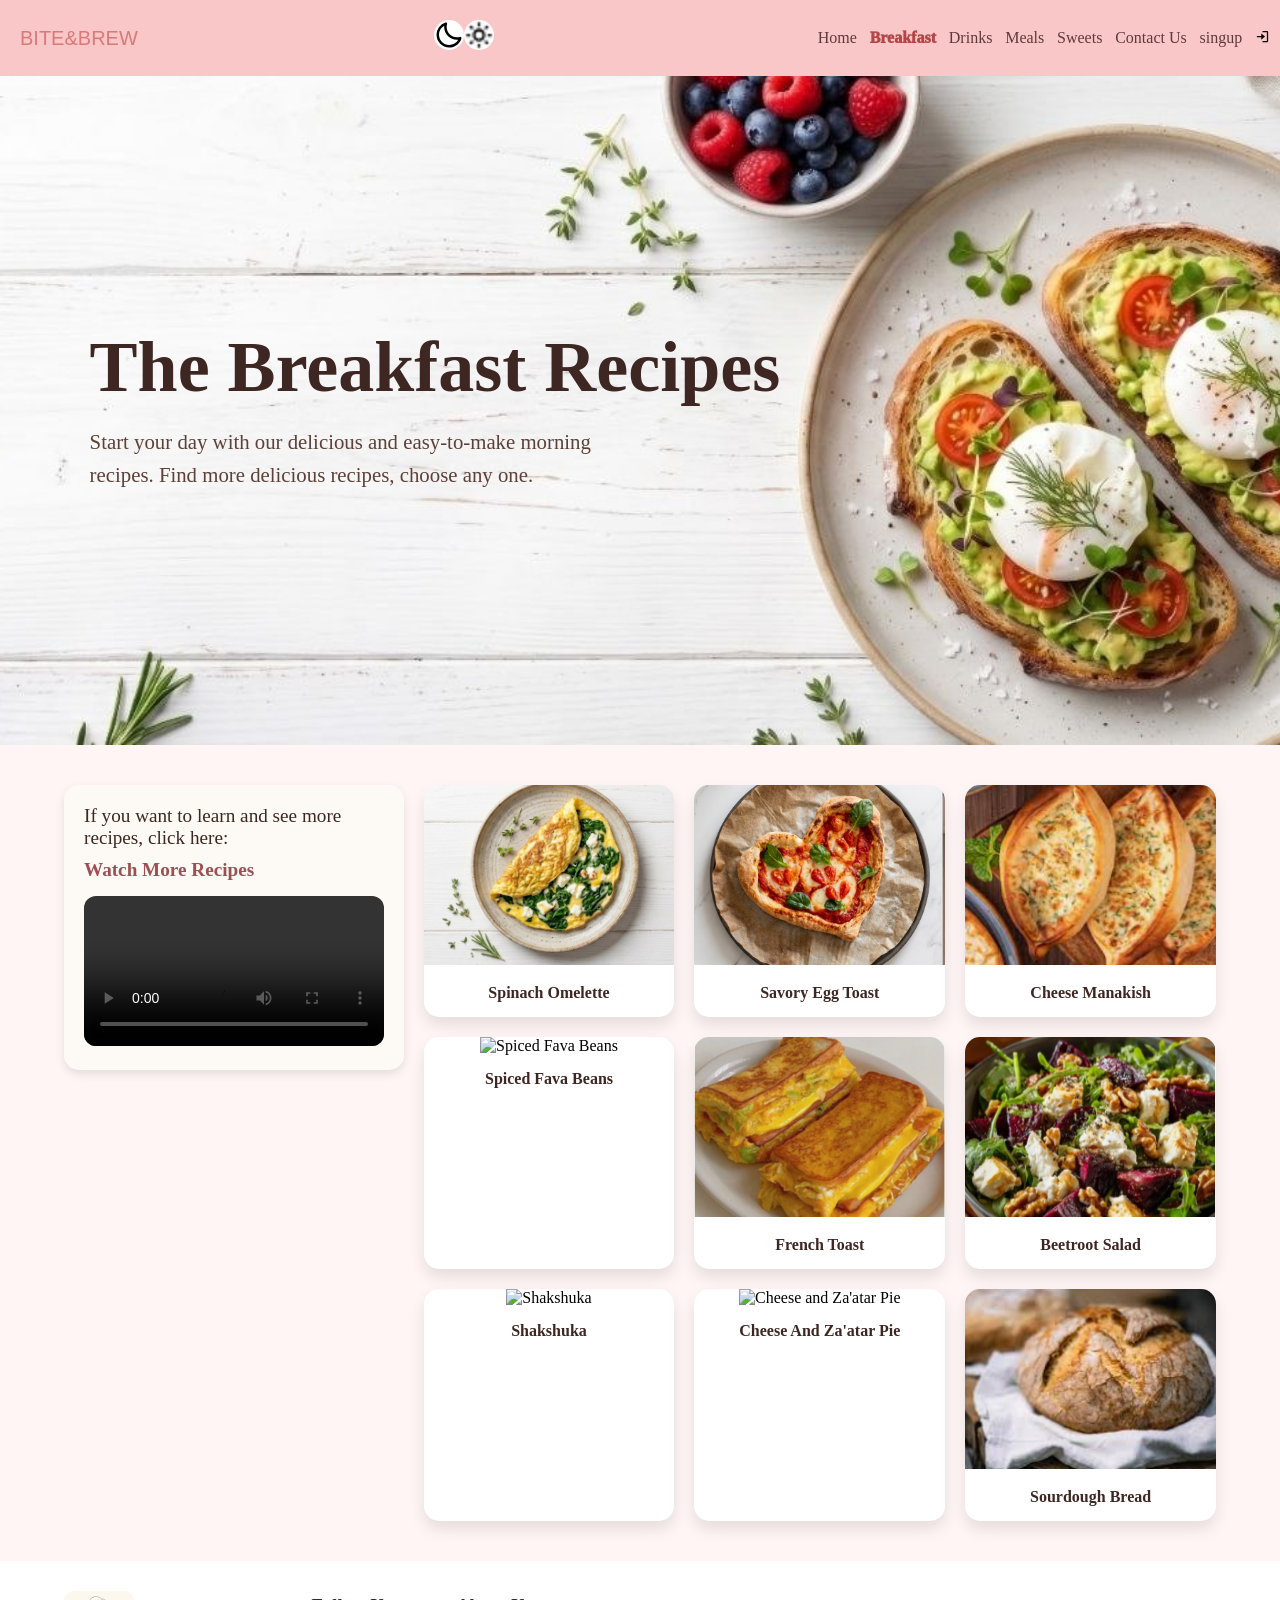
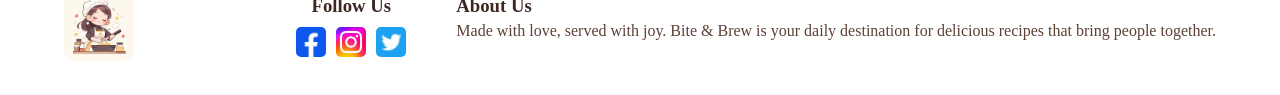
==== breakfast.html @ 4284597f "Update breakfast.html" ====
<!DOCTYPE html>
<html lang="en">
<head>
    <meta charset="UTF-8">
    <meta name="viewport" content="width=device-width, initial-scale=1.0">
    <title>Breakfast</title>
    <link rel="stylesheet" href="breakfast.css">
    <link href='https://unpkg.com/boxicons@2.1.4/css/boxicons.min.css' rel='stylesheet'>
</head>
<body>

    <header class="logo_nav">
        <h2 class="logo">BITE&BREW</h2>

        <button class="mode_btn" style="background: none; border: none; cursor: pointer; font-size: 1.5rem; margin-right: 15px;">
            <img src="moon_icon.svg" id="dark_mode_button"><img src="sun.png" id="light_mode_button" > </button>

        <input type="checkbox" id="check">
        <label for="check" class="icons">
        <img src="menu.png" id="menu-icon">
        <img src="close.png" id="close-icon">    
 </label>

        <nav class="header-right">
            <a href="home.html">Home</a>
            <a href="breakfast.html" class="active">Breakfast</a>
            <a href="Drinks.html">Drinks</a>
            <a href="meals.html">Meals</a>
            <a href="sweets.html">Sweets</a>
            <a href="contactus.html">Contact Us</a>
            <a href="SignUp.html">singup</a>
            <a href="index.html"><img src="login.png"></a>
        </nav>
    </header>

    <div class="hi">
        <div class="Textbox">
            <h1>The Breakfast Recipes</h1>
            <p>Start your day with our delicious and easy-to-make morning recipes. Find more delicious recipes, choose any one.</p>
        </div>
    </div>

    <main class="split">
        <section class="Recipeside">
            <div class="cards">
                <div class="card" onclick="openModal('omelette')">
                    <img src="1.png" alt="Spinach Omelette">
                    <h3>Spinach Omelette</h3>
                </div>
                <div class="card" onclick="openModal('toast')">
                    <img src="2.png" alt="Savory Egg Toast">
                    <h3>Savory Egg Toast</h3>
                </div>
                <div class="card" onclick="openModal('manakish')">
                    <img src="3.png" alt="Cheese Manakish">
                    <h3>Cheese Manakish</h3>
                </div>
                <div class="card" onclick="openModal('fava_beans')">
                    <img src="4.png" alt="Spiced Fava Beans">
                    <h3>Spiced Fava Beans</h3>
                </div>
                <div class="card" onclick="openModal('french_toast')">
                    <img src="5.png" alt="French Toast">
                    <h3>French Toast</h3>
                </div>
                <div class="card" onclick="openModal('beetroot_salad')">
                    <img src="6.png" alt="Beetroot Salad">
                    <h3>Beetroot Salad</h3>
                </div>
                <div class="card" onclick="openModal('shakshuka')">
                    <img src="7.png" alt="Shakshuka">
                    <h3>Shakshuka</h3>
                </div>
                <div class="card" onclick="openModal('cheese_zaatar')">
                    <img src="8.png" alt="Cheese and Za'atar Pie">
                    <h3>Cheese and Za'atar Pie</h3>
                </div>
                <div class="card" onclick="openModal('sourdough')">
                    <img src="9.png" alt="Sourdough Bread">
                    <h3>Sourdough Bread</h3>
                </div>
            </div>
        </section>

        <section class="videoside">
            <div class="videowrapper">
                <div class="videotext">
                    <p>If you want to learn and see more recipes, click here:
                    <a href="https://youtu.be/tGFp1wJrjuI?si=vBbGssZwKBZEhRyn" class="videolink">Watch More Recipes</a> </p>
                </div>
                <video controls class="customvideo">
                    <source src="vdio.mp4" type="video/mp4">
                </video>
            </div>
        </section>
    </main>

    <div id="recipeModal" class="modal">
        <div class="modalcontent">
            <span class="closebtn" onclick="closeModal()">&times;</span>
            <div class="recipedetails">
                <h2 id="modalTitle">Meal Title</h2>
                <h3>Ingredients</h3>
                <ul id="modalIngredients"></ul>
                <h3>How to Prepare</h3>
                <ol id="modalInstructions"></ol>
            </div>
        </div>
    </div>

    <footer>
        <div class="content">
            <img src="logofoot.jpeg" alt="Logo">
        </div>
        <div class="container">
            <div class="center">
                <div class="follow">
                    <h3>Follow Us</h3>
                </div>
                <div class="imgfollow">
                    <div class="face">
          <a href="https://share.google/08VZfMkIFkGEZpKng"><img src="facebook.jpeg" alt=""></a></div>
                    <div class="insta"><a href="https://share.google/QwixwR7lSdvBLYtcf"><img src="insta.jpeg" alt=""></a></div>
                    <div class="twitt"> <a href="https://share.google/hXSAnKUgvuGSP0N5Q"><img src="twitter.jpeg" alt=""></a></div>
                </div>
            </div>
            <div class="aboutus">
                <h3>About Us</h3>
                <p>Made with love, served with joy. Bite & Brew is your daily destination for delicious recipes that bring people together.</p>
            </div>
        </div>
    </footer>

    <script src="breakfast.js"></script>
</body>
</html>
---- breakfast.css ----
* {
    margin: 0;
    padding: 0;
    text-decoration: none;
    list-style: none;
    box-sizing: border-box;
}

body {
    font-family: Georgia, 'Times New Roman', Times, serif;
    background-color: #fff5f5; 
    overflow-x: hidden;
    min-height: 100vh;
    padding-top: 70px;
    transition: margin-left 0.3s ease, background-color 0.3s ease;
}

header.logo_nav {
    position: fixed;
    padding: 20px 10px;
    display: flex;
    top: 0;
    left: 0;
    justify-content: space-between;
    width: 100%;
    align-items: center;
    background-color: #f9c7c7;
    z-index: 10000;
    transition: 0.3s ease;
}

h2.logo {
    font-size: 20px;
    font-family: "Luckiest Guy", cursive, sans-serif;
    font-weight: 400;
    color: #d97a7a;
    margin-left: 10px;
}

nav.header-right {
    display: flex;
    align-items: center;
}

nav.header-right a {
    color: #5e3a3a;
    padding-left: 0.8rem;
    font-weight: 500;
    transition: 0.3s;
}

nav.header-right a:hover {
    color: #d97a7a;
}

nav.header-right a.active {
    color: #b34747;
    font-weight: 1000;
}

body.dark_mode {
    background-color: #1a1215;
    margin-left: 100px; 
}

body.dark_mode header.logo_nav {
    top: 0;
    left: 0;
    width: 100px;
    flex-direction: column;
    flex-wrap: nowrap;
    height: 100%;
    position: fixed;
    padding-top: 20px;
    justify-content: flex-start;
    align-content: center;
}

body.dark_mode header.logo_nav nav.header-right {
    display: flex;
    flex-direction: column;
    gap: 40px;
    margin-top: 30px;
}

body.dark_mode header h2.logo {
    font-size: 15px;
    margin-bottom: 20px;
    margin-left: 0;
    text-align: center;
}

body.dark_mode header button.mode_btn {
    padding-bottom: 20px;
    margin-right: 0 !important;
}
.mode_btn img{
   width: 30px;
   height:30px;
   background-color: white;
   border-radius: 50%;
    
}
body.dark_mode header.logo_nav, body.dark_mode footer {
    background-color: #2a1f25;
}

body.dark_mode nav.header-right a {
    display: block;
    color: #f7c5c5;
    font-size: 16px;
    padding: 0;
    text-align: center;
}

body.dark_mode i {
    color: white;
}

body.dark_mode .split { background-color: transparent; }
body.dark_mode .card { background-color: #2a1f25; color: white; box-shadow: 0 8px 15px rgba(0, 0, 0, 0.4); }
body.dark_mode .card h3 { color: #f7c5c5; }
body.dark_mode .Textbox h1 { color: #f7c5c5; }
body.dark_mode .Textbox p { color: #e8dac2; }
body.dark_mode .videowrapper, body.dark_mode .modalcontent { background-color: #2a1f25; border-color: #5e3a3a; }
body.dark_mode .recipedetails h2, body.dark_mode .recipedetails h3, body.dark_mode .recipedetails li, body.dark_mode .videotext { color: #f7c5c5; }
body.dark_mode footer .container .aboutus p, body.dark_mode footer .container .follow h3, body.dark_mode footer .container .aboutus h3 { color: #f7c5c5; }

.hi {
    background-image: url('photo_6041678311890554352_y.jpg'); 
    background-size: cover;
    background-position: center;
    height: 75vh;
    display: flex;
    align-items: center;
    padding-left: 7%;
}

.Textbox { max-width: 900px; }
.Textbox h1 { font-size: 4.5rem; color: #3e2723; line-height: 1.2; margin-bottom: 15px; font-weight: bold; transition: 0.3s; }
.Textbox p { font-size: 1.3rem; color: #5d4037; line-height: 1.6; max-width: 550px; transition: 0.3s; }

.split { display: flex; flex-direction: row-reverse; gap: 20px; padding: 40px 5%; background-color: transparent; transition: 0.3s;}
.Recipeside { flex: 7; }
.videoside { flex: 3; display: flex; flex-direction: column; gap: 20px; }

.cards { display: grid; grid-template-columns: repeat(3, 1fr); gap: 20px; }
.card { background: #ffffff; border-radius: 15px; overflow: hidden; box-shadow: 0 8px 15px rgba(0, 0, 0, 0.1); transition: 0.3s; text-align: center; cursor: pointer; }
.card:hover { transform: translateY(-10px); }
.card img { width: 100%; height: 180px; object-fit: cover; }
.card h3 { padding: 15px; color: #3e2723; font-size: 1rem; text-transform: capitalize; transition: 0.3s;}

.videowrapper { background-color: #fdfaf5; padding: 20px; border-radius: 15px; box-shadow: 0 4px 10px rgba(0,0,0,0.1); position: sticky; top: 100px; transition: 0.3s;}
.customvideo { width: 100%; height: auto; border-radius: 12px; object-fit: cover; }
.videotext { font-family: Georgia, serif; font-size: 1.2rem; color: #3e2723; margin-bottom: 15px; transition: 0.3s;}
.videolink { display: inline-block; margin-top: 10px; color: #9e4f54; text-decoration: none; font-weight: bold; }

.modal { display: none; position: fixed; z-index: 20000; left: 0; top: 0; width: 100%; height: 100%; background: linear-gradient(rgba(0,0,0,0.5), rgba(0,0,0,0.5)), url('kitchen.png'); background-size: cover; background-position: center; backdrop-filter: blur(8px); overflow: auto; padding: 50px 20px; opacity: 0; transition: opacity 0.4s ease; }
.modal.show { display: flex; align-items: center; justify-content: center; opacity: 1; }
.modalcontent { background-color: #fdfaf5; padding: 40px; border-radius: 30px; width: 100%; max-width: 700px; position: relative; box-shadow: 0 20px 40px rgba(0,0,0,0.4); transform: scale(0.8); transition: transform 0.4s ease, background-color 0.3s; border: 8px solid #efe4d5; }
.modal.show .modalcontent { transform: scale(1); }
.closebtn { position: absolute; right: 25px; top: 20px; font-size: 35px; color: #8d6e63; cursor: pointer; }
.recipedetails h2 { color: #3e2723; font-size: 2.2rem; border-bottom: 2px solid #d7ccc8; padding-bottom: 10px; }
.recipedetails h3 { color: #9e4f54; font-size: 1.4rem; margin-top: 25px; margin-bottom: 15px; }
.recipedetails ul, .recipedetails ol { padding-left: 40px !important; margin-bottom: 20px; }
.recipedetails li { display: list-item !important; font-size: 1.1rem; color: #5d4037; margin-bottom: 12px; line-height: 1.6; transition: 0.3s;}

footer { background-color: #ffffff; padding: 30px 5%; display: flex; justify-content: space-between; align-items: center; margin-top: auto; width: 100%; box-sizing: border-box; transition: 0.3s;}
footer .content img { width: 70px; height: auto; border-radius: 10px; }
footer .container { display: flex; flex-direction: row; align-items: flex-start; gap: 50px; }
footer .container .center { display: flex; flex-direction: column; align-items: center; gap: 10px; }
footer .container .imgfollow { display: flex; flex-direction: row; gap: 10px; }
footer .container .imgfollow img { width: 30px; height: 30px; border-radius: 5px; object-fit: cover; }
footer .container .aboutus { text-align: center; }
footer .container .aboutus h3 { margin-bottom: 5px; text-align: left; max-width: 200px; color: #3e2723; }
footer .container .aboutus p { color: #5d4037; }
footer .container .follow h3 { color: #3e2723; }

#check{ display:none; }
.icons{ position: absolute; font-size: 2.8rem; color: #d97a7a; display: none; right: 5%; cursor: pointer; }

@media only screen and (max-width: 992px){
    .split { flex-direction: column; }
    .videowrapper { position: static; }
    .cards { grid-template-columns: repeat(2, 1fr); }
}

@media only screen and (max-width: 800px){
    body { padding-top: 80px; }
    
    /* تظبيط الدارك مود في الموبايل عشان ميبوظش الشاشة */
    body.dark_mode { margin-left: 0; }
    body.dark_mode header.logo_nav { width: 100%; height: auto; flex-direction: row; position: fixed; padding-top: 20px; }
    body.dark_mode header.logo_nav nav.header-right { margin-top: 0; gap: 20px; }
    body.dark_mode header h2.logo { margin-bottom: 0; }
    body.dark_mode header button.mode_btn { padding-bottom: 0; }
    
    .hi { background-position: 80% center; height: 60vh; justify-content: center; padding-left: 0; }
    .Textbox { max-width: 85%; background-color: rgba(255, 255, 255, 0.7); padding: 20px; text-align: center; border-radius: 15px;}
    body.dark_mode .Textbox { background-color: rgba(42, 31, 37, 0.8); }
    .Textbox h1 { font-size: 2rem; }
    
    .icons { display: inline-flex; }
    .search { display: none; } 
    
    nav.header-right { position: absolute; top: 100%; left: 0; background-color: #f9c7c7; width: 100%; height: 0; overflow: hidden; transition: .3s ease; display: flex; flex-direction: column; }
    body.dark_mode nav.header-right { background-color: #2a1f25; }
    #check:checked~nav.header-right { height: auto; padding: 20px 0; }
    nav.header-right a { padding: 15px 0; text-align: center; padding-left: 0; width: 100%;}
    
    
    footer { flex-direction: column; gap: 30px; text-align: center; }
    footer .container { flex-direction: column; align-items: center; gap: 30px; width: 100%; }
    footer .container .aboutus h3 { text-align: center; max-width: 100%; }
}

@media (max-width: 500px) {
    .cards { grid-template-columns: 1fr; }
    .Textbox h1 { font-size: 1.8rem; }
}
@media (max-width: 900px){

    .icons{
        display: inline-flex;
    }

    #check:checked~.icons #menu-icon {
        display:none;
    }

    .icons #close-icon {
        display:none;
    }

    #check:checked~.icons #close-icon {
        display:block;
    }

    nav{
        position:absolute;
        top:100%;
        left:0;
        background-color: rgba(198, 175, 175, 0.712);
        width:100%;
        height:0;
        overflow: hidden;
        transition: .3s ease;
    }
   
    body.dark_mode header label.icons{
        display: none;
    }
    body.dark_mode nav{
        position: static;
        background: transparent;
        height: auto;
        left: 0;
    }

    body.dark_mode header.logo_nav nav a{
        font-size: 500;
        margin: 0;
        padding: 0;
    }
    #check:checked~nav {
        height:24rem;
    }

    nav a{
        display: block;
        margin: 1.5rem 0;  
        font-size:1.2em;
        text-align: center;
    }

    nav a:hover{
        background-color: #f4eddaa9;
    }
}
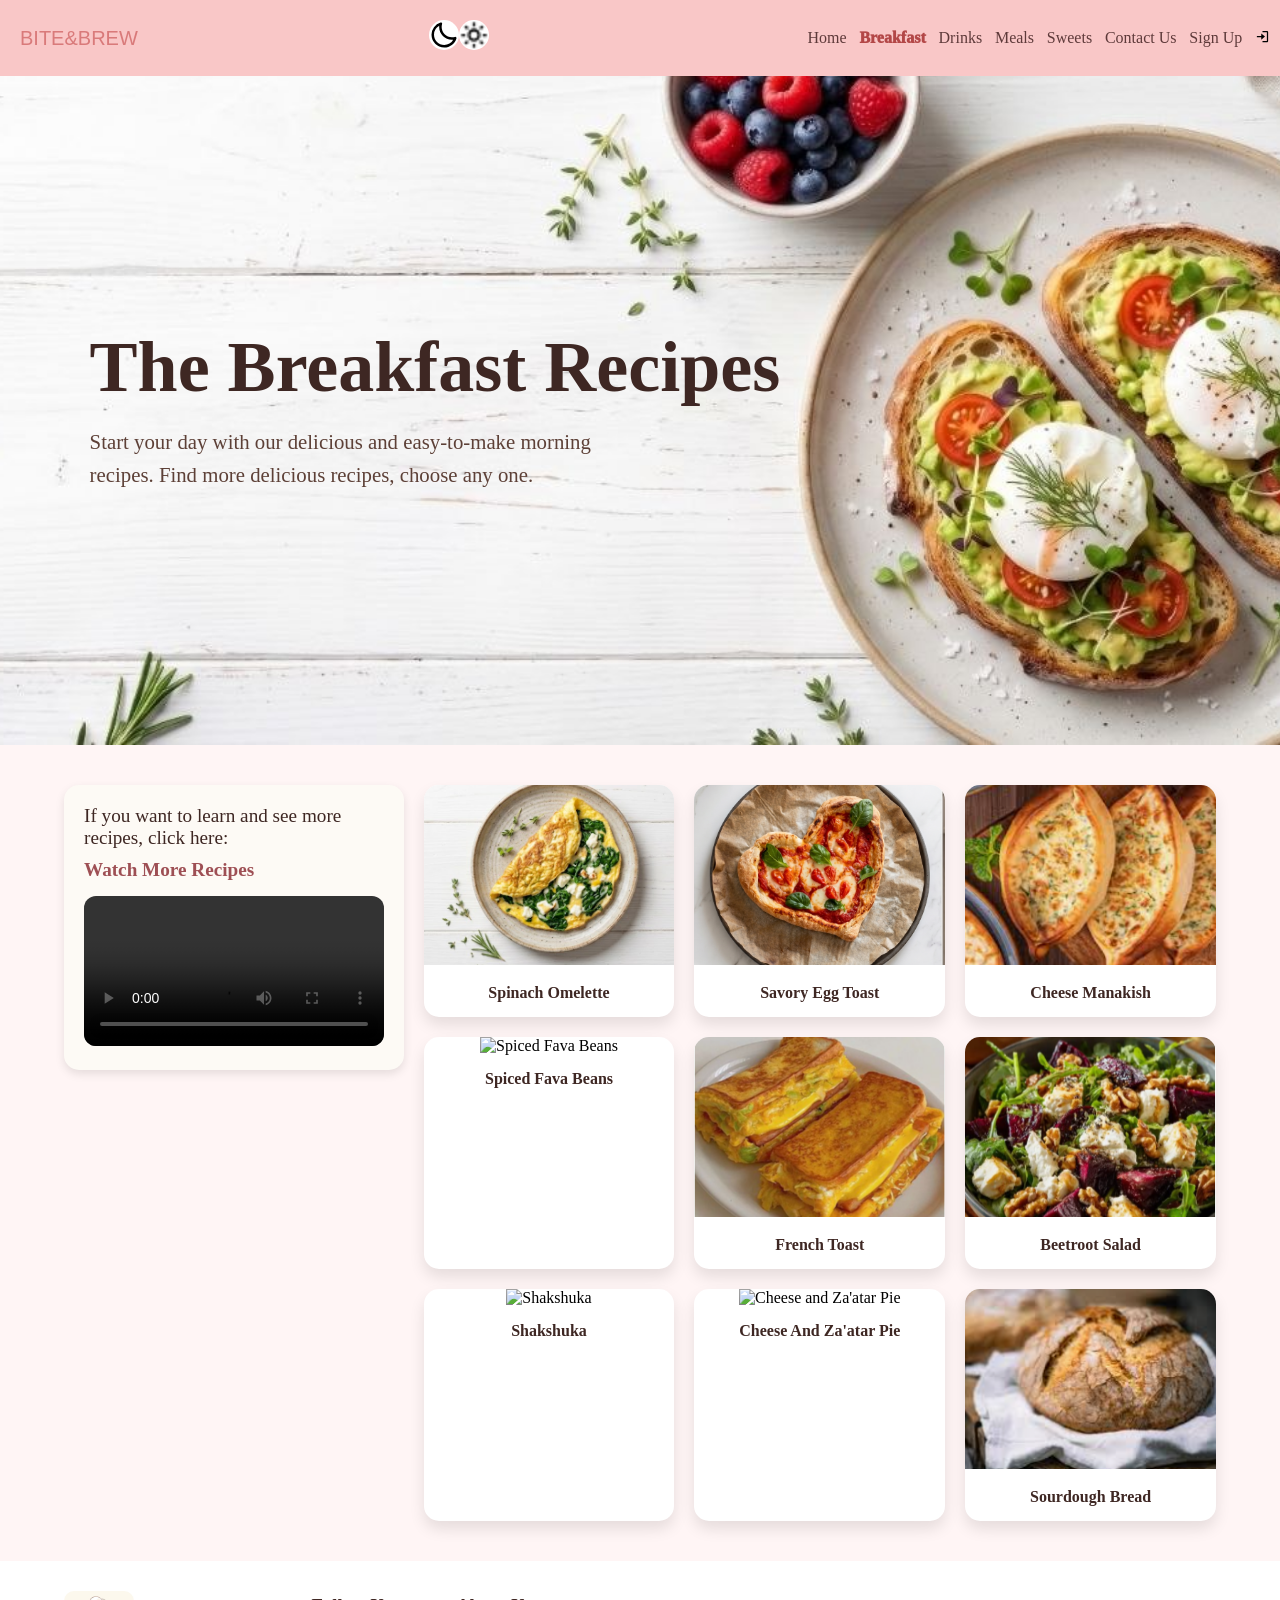
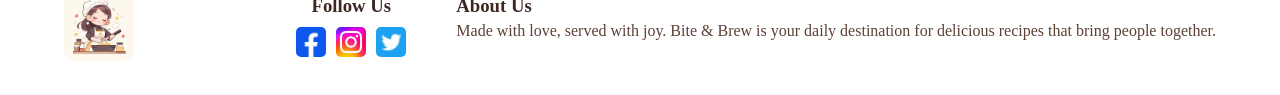
==== commit 21aa2e98: "Update breakfast.html" ====
--- a/breakfast.html
+++ b/breakfast.html
@@ -28,7 +28,7 @@
             <a href="meals.html">Meals</a>
             <a href="sweets.html">Sweets</a>
             <a href="contactus.html">Contact Us</a>
-            <a href="SignUp.html">singup</a>
+            <a href="SignUp.html">Sign Up</a>
             <a href="index.html"><img src="login.png"></a>
         </nav>
     </header>
--- a/breakfast.css
+++ b/breakfast.css
@@ -68,10 +68,10 @@
     left: 0;
     width: 100px;
     flex-direction: column;
-    flex-wrap: nowrap;
+    flex-wrap: wrap;
     height: 100%;
     position: fixed;
-    padding-top: 20px;
+    padding-top: 10px;
     justify-content: flex-start;
     align-content: center;
 }
@@ -189,11 +189,11 @@
     body { padding-top: 80px; }
     
     /* تظبيط الدارك مود في الموبايل عشان ميبوظش الشاشة */
-    body.dark_mode { margin-left: 0; }
+    /*body.dark_mode { margin-left: 0; }
     body.dark_mode header.logo_nav { width: 100%; height: auto; flex-direction: row; position: fixed; padding-top: 20px; }
     body.dark_mode header.logo_nav nav.header-right { margin-top: 0; gap: 20px; }
     body.dark_mode header h2.logo { margin-bottom: 0; }
-    body.dark_mode header button.mode_btn { padding-bottom: 0; }
+    body.dark_mode header button.mode_btn { padding-bottom: 0; }*/
     
     .hi { background-position: 80% center; height: 60vh; justify-content: center; padding-left: 0; }
     .Textbox { max-width: 85%; background-color: rgba(255, 255, 255, 0.7); padding: 20px; text-align: center; border-radius: 15px;}
@@ -203,50 +203,10 @@
     .icons { display: inline-flex; }
     .search { display: none; } 
     
-    nav.header-right { position: absolute; top: 100%; left: 0; background-color: #f9c7c7; width: 100%; height: 0; overflow: hidden; transition: .3s ease; display: flex; flex-direction: column; }
+    nav.header-right { position: absolute; top: 100%; left: 0; background-color: rgba(198, 175, 175, 0.712); width: 100%; height: 0; overflow: hidden; transition: .3s ease;  }
     body.dark_mode nav.header-right { background-color: #2a1f25; }
-    #check:checked~nav.header-right { height: auto; padding: 20px 0; }
+    #check:checked~nav.header-right { height: 24rem;}
     nav.header-right a { padding: 15px 0; text-align: center; padding-left: 0; width: 100%;}
-    
-    
-    footer { flex-direction: column; gap: 30px; text-align: center; }
-    footer .container { flex-direction: column; align-items: center; gap: 30px; width: 100%; }
-    footer .container .aboutus h3 { text-align: center; max-width: 100%; }
-}
-
-@media (max-width: 500px) {
-    .cards { grid-template-columns: 1fr; }
-    .Textbox h1 { font-size: 1.8rem; }
-}
-@media (max-width: 900px){
-
-    .icons{
-        display: inline-flex;
-    }
-
-    #check:checked~.icons #menu-icon {
-        display:none;
-    }
-
-    .icons #close-icon {
-        display:none;
-    }
-
-    #check:checked~.icons #close-icon {
-        display:block;
-    }
-
-    nav{
-        position:absolute;
-        top:100%;
-        left:0;
-        background-color: rgba(198, 175, 175, 0.712);
-        width:100%;
-        height:0;
-        overflow: hidden;
-        transition: .3s ease;
-    }
-   
     body.dark_mode header label.icons{
         display: none;
     }
@@ -276,4 +236,14 @@
     nav a:hover{
         background-color: #f4eddaa9;
     }
-}
+
+    
+    footer { flex-direction: column; gap: 30px; text-align: center; }
+    footer .container { flex-direction: column; align-items: center; gap: 30px; width: 100%; }
+    footer .container .aboutus h3 { text-align: center; max-width: 100%; }
+}
+
+@media (max-width: 500px) {
+    .cards { grid-template-columns: 1fr; }
+    .Textbox h1 { font-size: 1.8rem; }
+}
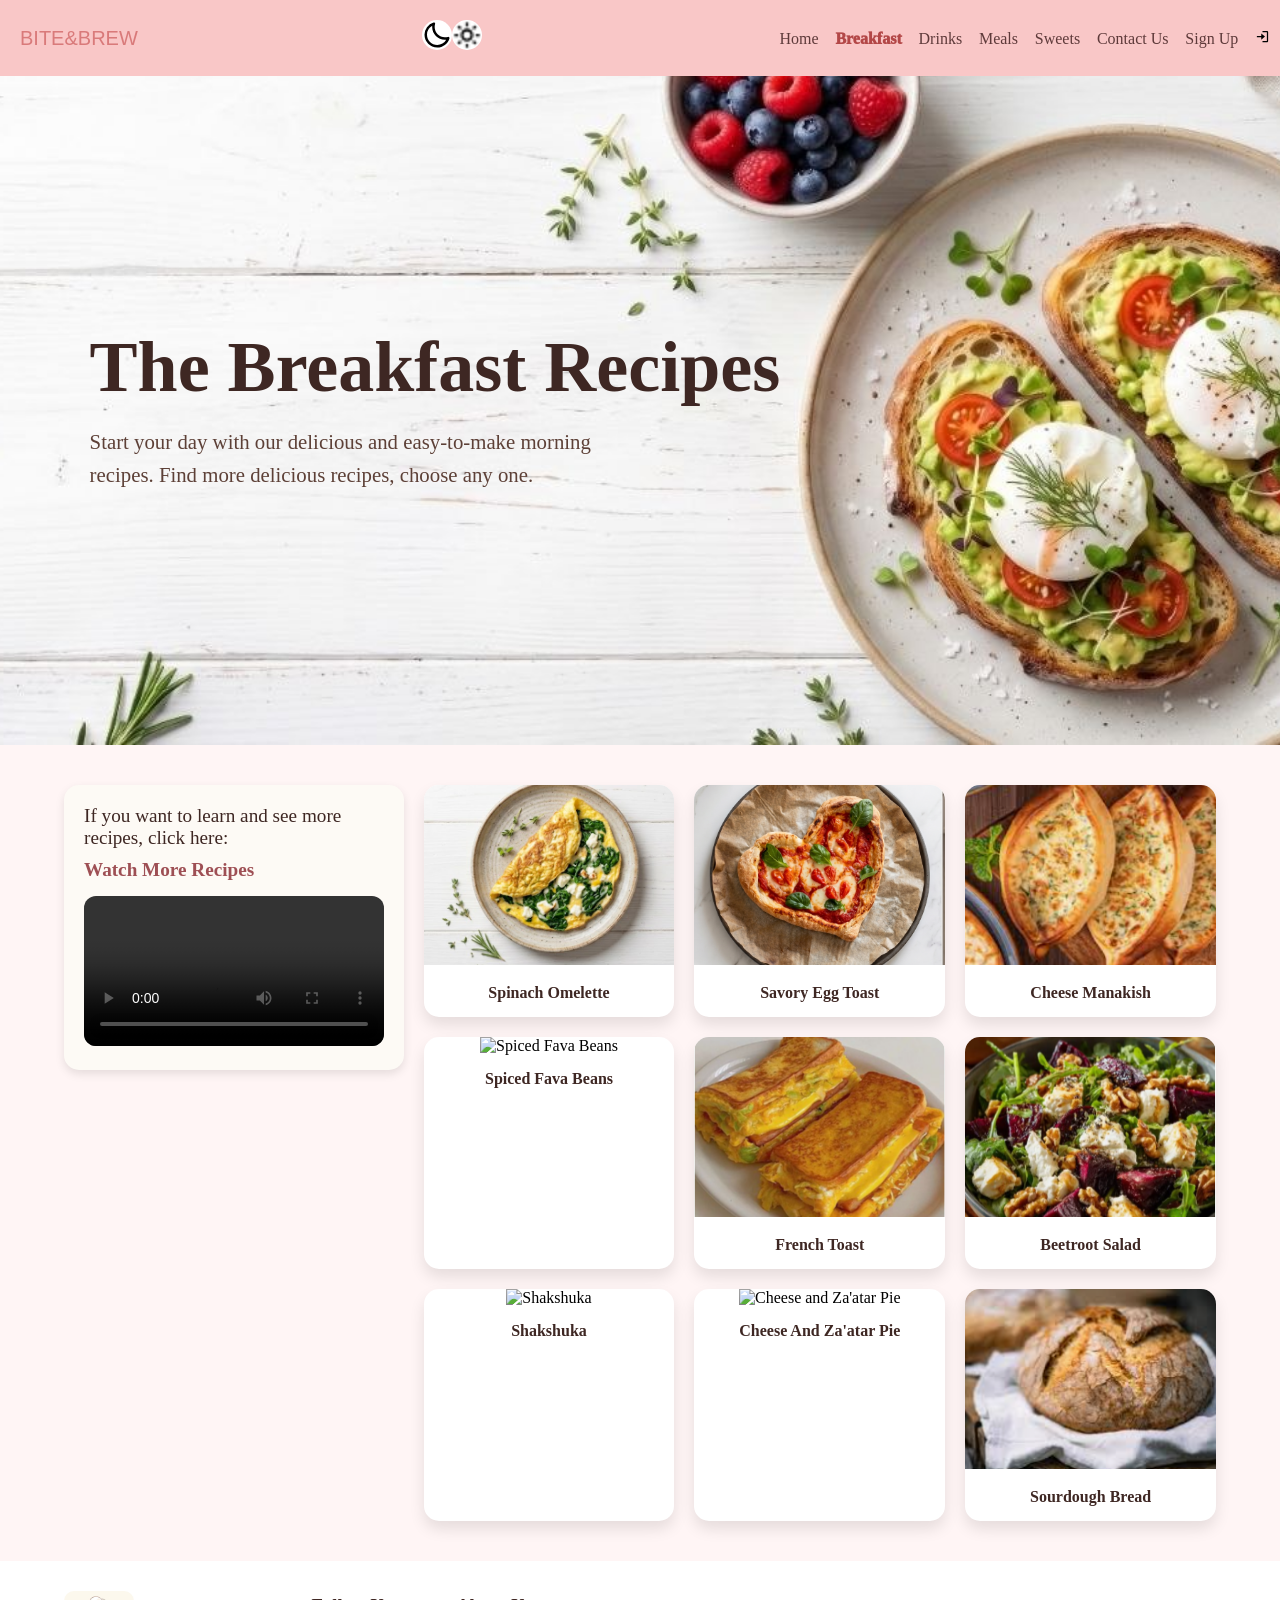
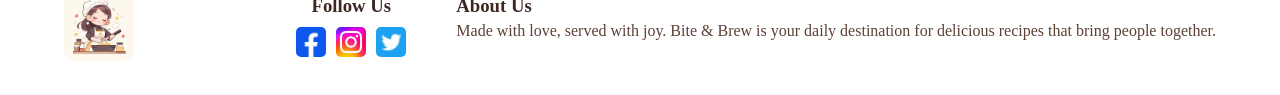
==== commit 83d1c4ff: "Update breakfast.html" ====
--- a/breakfast.html
+++ b/breakfast.html
@@ -12,7 +12,7 @@
     <header class="logo_nav">
         <h2 class="logo">BITE&BREW</h2>
 
-        <button class="mode_btn" style="background: none; border: none; cursor: pointer; font-size: 1.5rem; margin-right: 15px;">
+        <button class="mode_btn" style="background: none; border: none; cursor: pointer; font-size: 1.5rem;">
             <img src="moon_icon.svg" id="dark_mode_button"><img src="sun.png" id="light_mode_button" > </button>
 
         <input type="checkbox" id="check">
--- a/breakfast.css
+++ b/breakfast.css
@@ -37,10 +37,7 @@
     margin-left: 10px;
 }
 
-nav.header-right {
-    display: flex;
-    align-items: center;
-}
+
 
 nav.header-right a {
     color: #5e3a3a;
@@ -59,7 +56,7 @@
 }
 
 body.dark_mode {
-    background-color: #1a1215;
+    background-color: #2d1f2a;
     margin-left: 100px; 
 }
 
@@ -92,7 +89,7 @@
 
 body.dark_mode header button.mode_btn {
     padding-bottom: 20px;
-    margin-right: 0 !important;
+    
 }
 .mode_btn img{
    width: 30px;
@@ -188,12 +185,7 @@
 @media only screen and (max-width: 800px){
     body { padding-top: 80px; }
     
-    /* تظبيط الدارك مود في الموبايل عشان ميبوظش الشاشة */
-    /*body.dark_mode { margin-left: 0; }
-    body.dark_mode header.logo_nav { width: 100%; height: auto; flex-direction: row; position: fixed; padding-top: 20px; }
-    body.dark_mode header.logo_nav nav.header-right { margin-top: 0; gap: 20px; }
-    body.dark_mode header h2.logo { margin-bottom: 0; }
-    body.dark_mode header button.mode_btn { padding-bottom: 0; }*/
+   
     
     .hi { background-position: 80% center; height: 60vh; justify-content: center; padding-left: 0; }
     .Textbox { max-width: 85%; background-color: rgba(255, 255, 255, 0.7); padding: 20px; text-align: center; border-radius: 15px;}
@@ -206,6 +198,18 @@
     nav.header-right { position: absolute; top: 100%; left: 0; background-color: rgba(198, 175, 175, 0.712); width: 100%; height: 0; overflow: hidden; transition: .3s ease;  }
     body.dark_mode nav.header-right { background-color: #2a1f25; }
     #check:checked~nav.header-right { height: 24rem;}
+     #check:checked~.icons #menu-icon {
+        display:none;
+    }
+
+    .icons #close-icon {
+        display:none;
+    }
+
+    #check:checked~.icons #close-icon {
+        display:block;
+    }
+
     nav.header-right a { padding: 15px 0; text-align: center; padding-left: 0; width: 100%;}
     body.dark_mode header label.icons{
         display: none;
@@ -222,10 +226,6 @@
         margin: 0;
         padding: 0;
     }
-    #check:checked~nav {
-        height:24rem;
-    }
-
     nav a{
         display: block;
         margin: 1.5rem 0;  
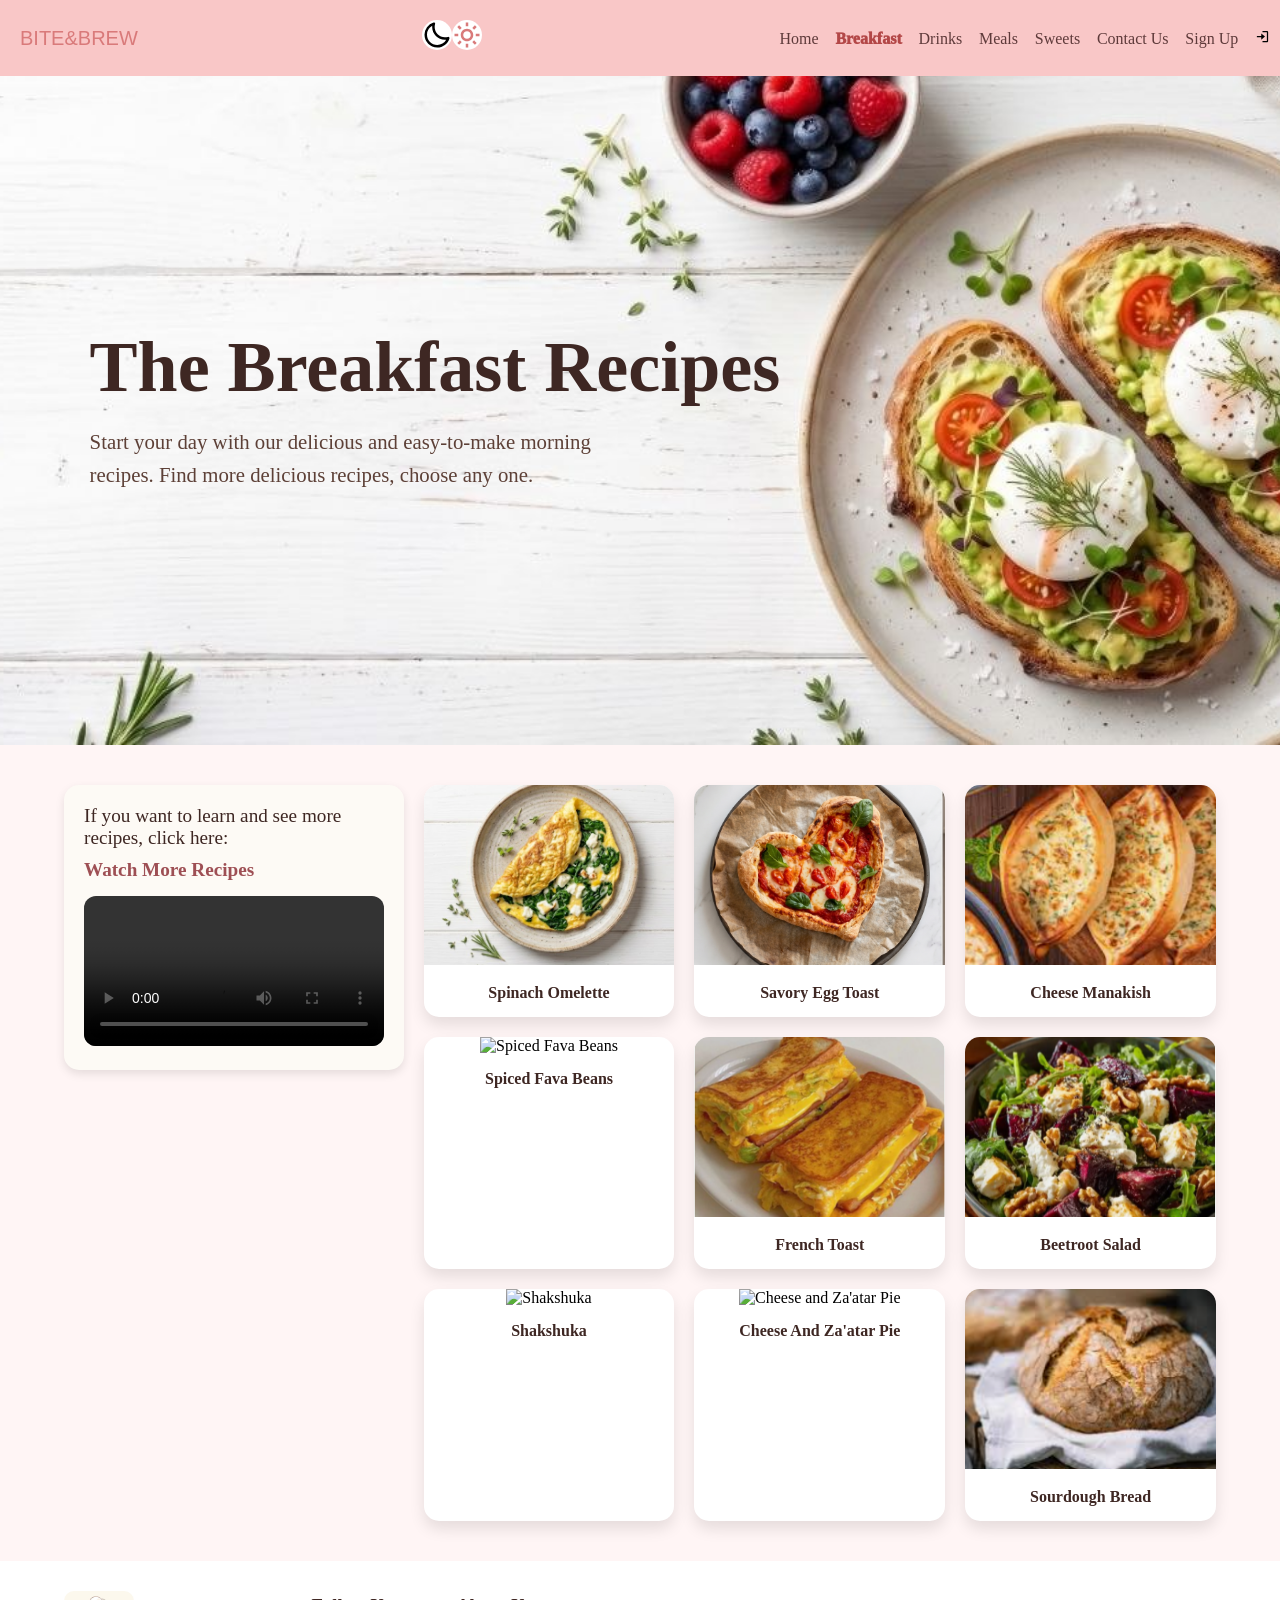
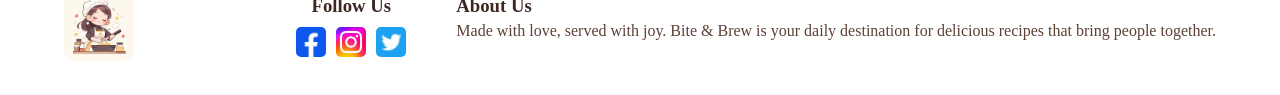
==== commit 6d247c32: "Update breakfast.html" ====
--- a/breakfast.html
+++ b/breakfast.html
@@ -13,7 +13,7 @@
         <h2 class="logo">BITE&BREW</h2>
 
         <button class="mode_btn" style="background: none; border: none; cursor: pointer; font-size: 1.5rem;">
-            <img src="moon_icon.svg" id="dark_mode_button"><img src="sun.png" id="light_mode_button" > </button>
+            <img src="moon_icon.svg" id="dark_mode_button"><img src="sun_final.svg" id="light_mode_button" > </button>
 
         <input type="checkbox" id="check">
         <label for="check" class="icons">
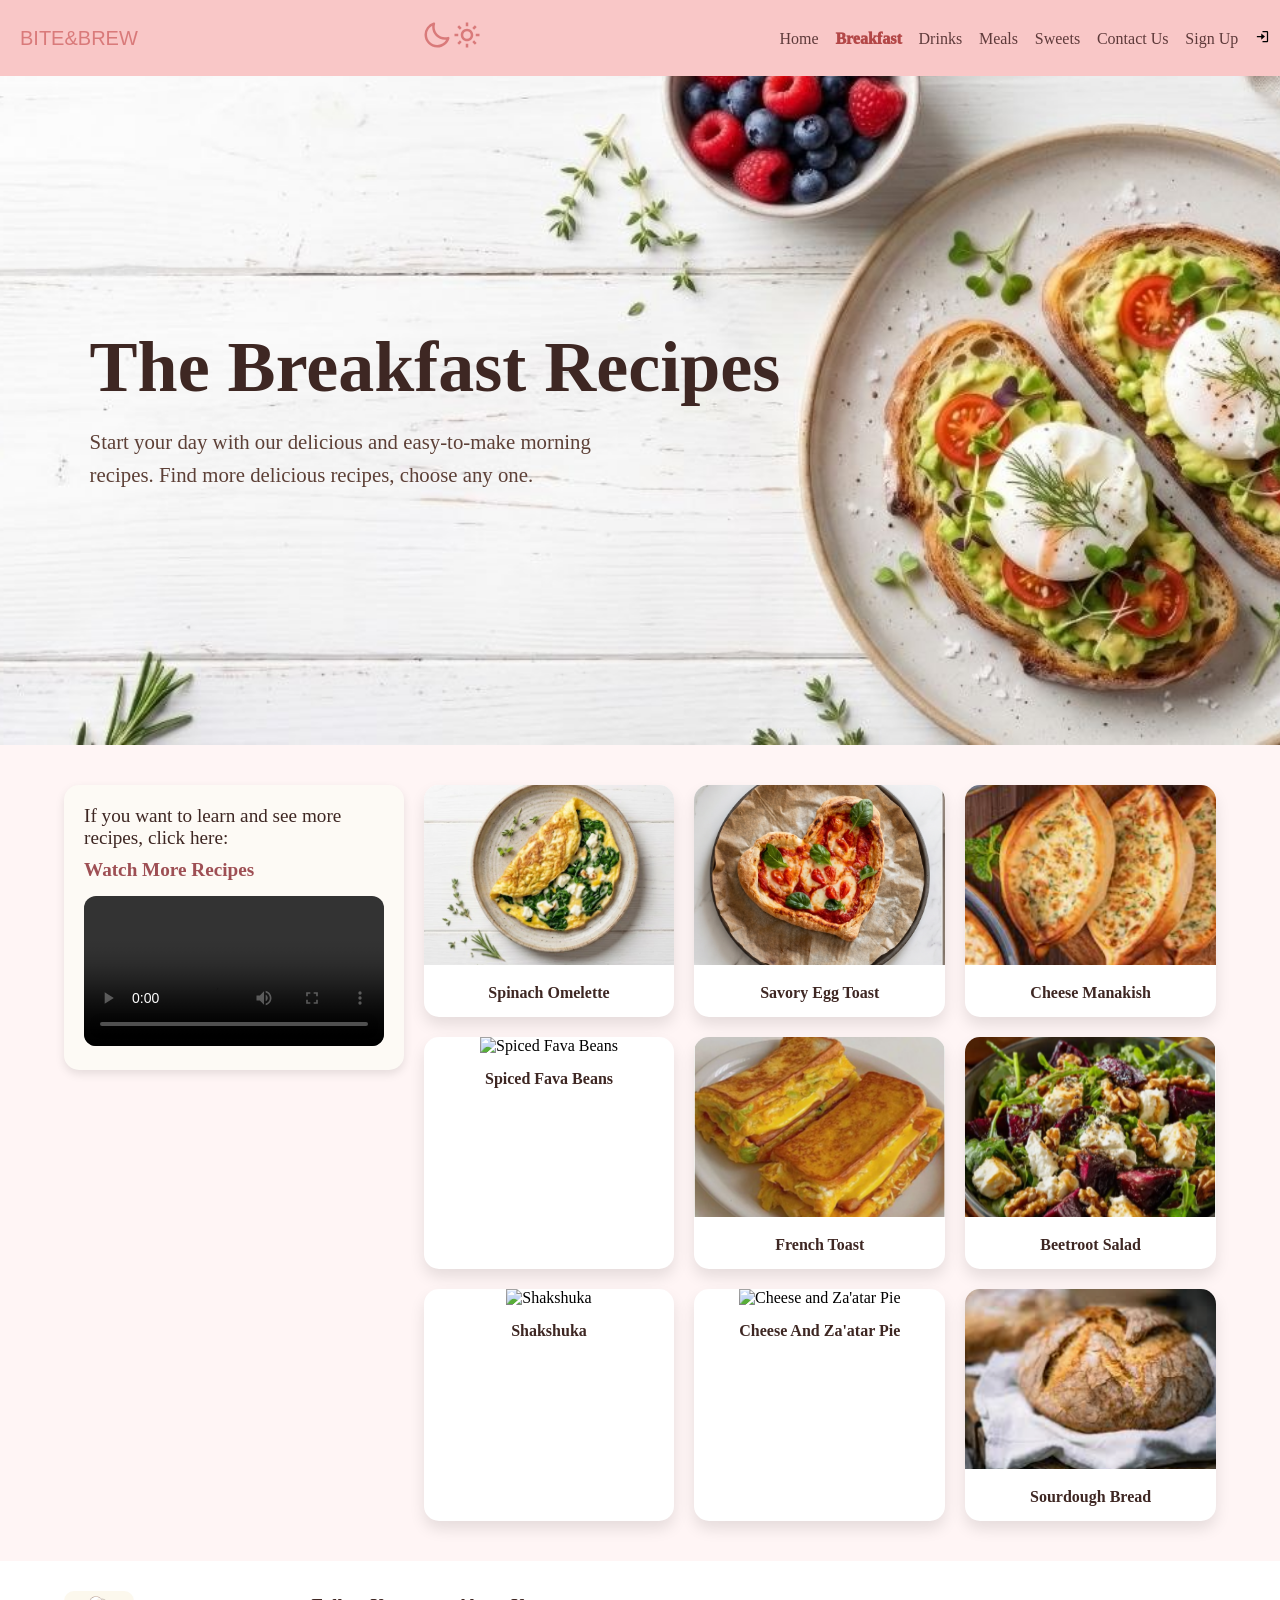
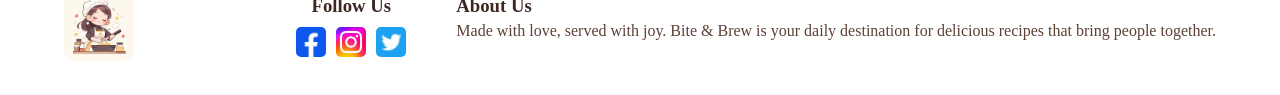
==== commit 5254c2e2: "Update breakfast.html" ====
--- a/breakfast.html
+++ b/breakfast.html
@@ -13,7 +13,7 @@
         <h2 class="logo">BITE&BREW</h2>
 
         <button class="mode_btn" style="background: none; border: none; cursor: pointer; font-size: 1.5rem;">
-            <img src="moon_icon.svg" id="dark_mode_button"><img src="sun_final.svg" id="light_mode_button" > </button>
+            <img src="moon_final.svg" id="dark_mode_button"><img src="sun_final.svg" id="light_mode_button" > </button>
 
         <input type="checkbox" id="check">
         <label for="check" class="icons">
--- a/breakfast.css
+++ b/breakfast.css
@@ -94,10 +94,7 @@
 .mode_btn img{
    width: 30px;
    height:30px;
-   background-color: white;
-   border-radius: 50%;
-    
-}
+    }
 body.dark_mode header.logo_nav, body.dark_mode footer {
     background-color: #2a1f25;
 }
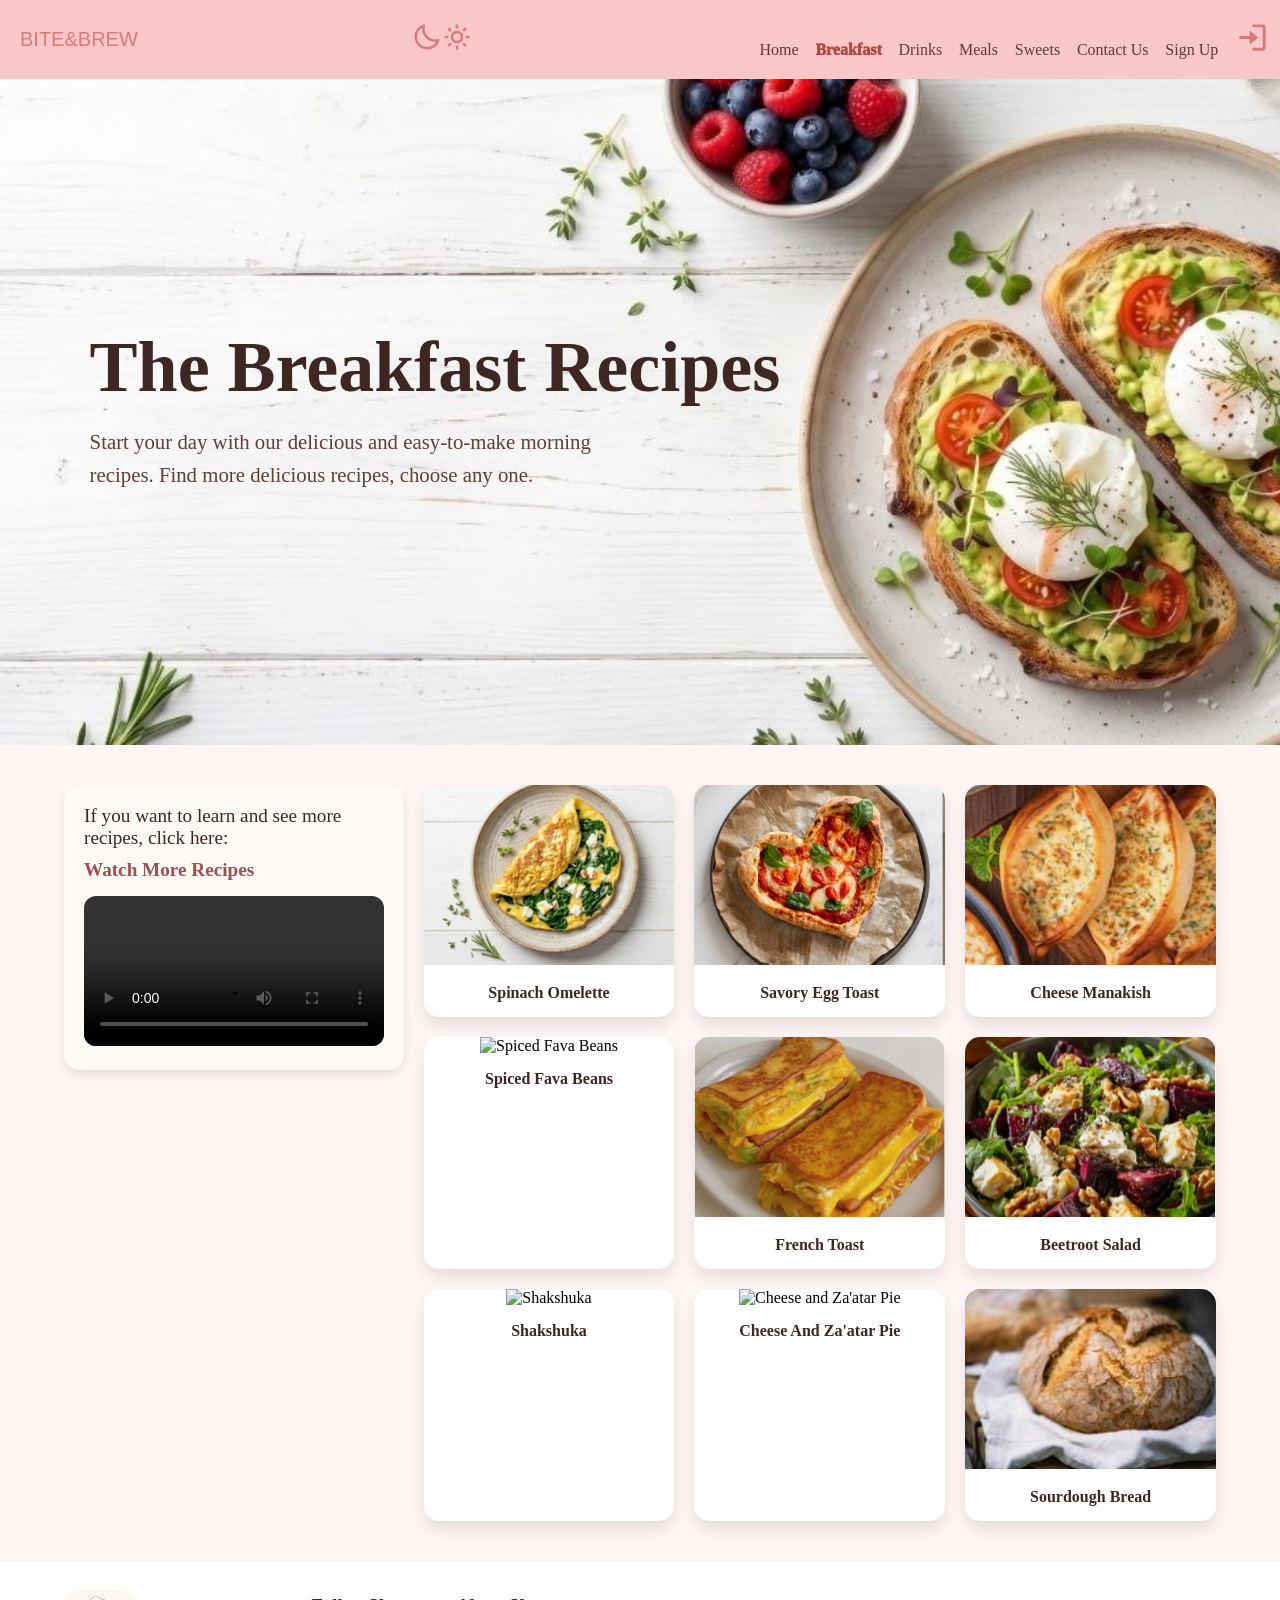
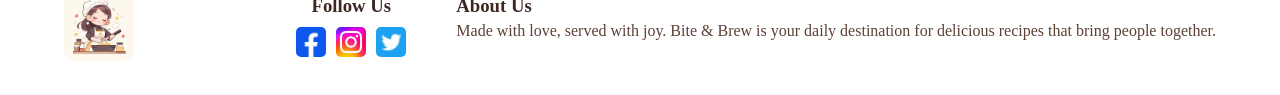
==== commit b0dda596: "Update breakfast.html" ====
--- a/breakfast.html
+++ b/breakfast.html
@@ -29,7 +29,7 @@
             <a href="sweets.html">Sweets</a>
             <a href="contactus.html">Contact Us</a>
             <a href="SignUp.html">Sign Up</a>
-            <a href="index.html"><img src="login.png"></a>
+            <a href="index.html"><img src="login_final_icon.svg" style="width:35px;heigh:35px;"></a>
         </nav>
     </header>
 
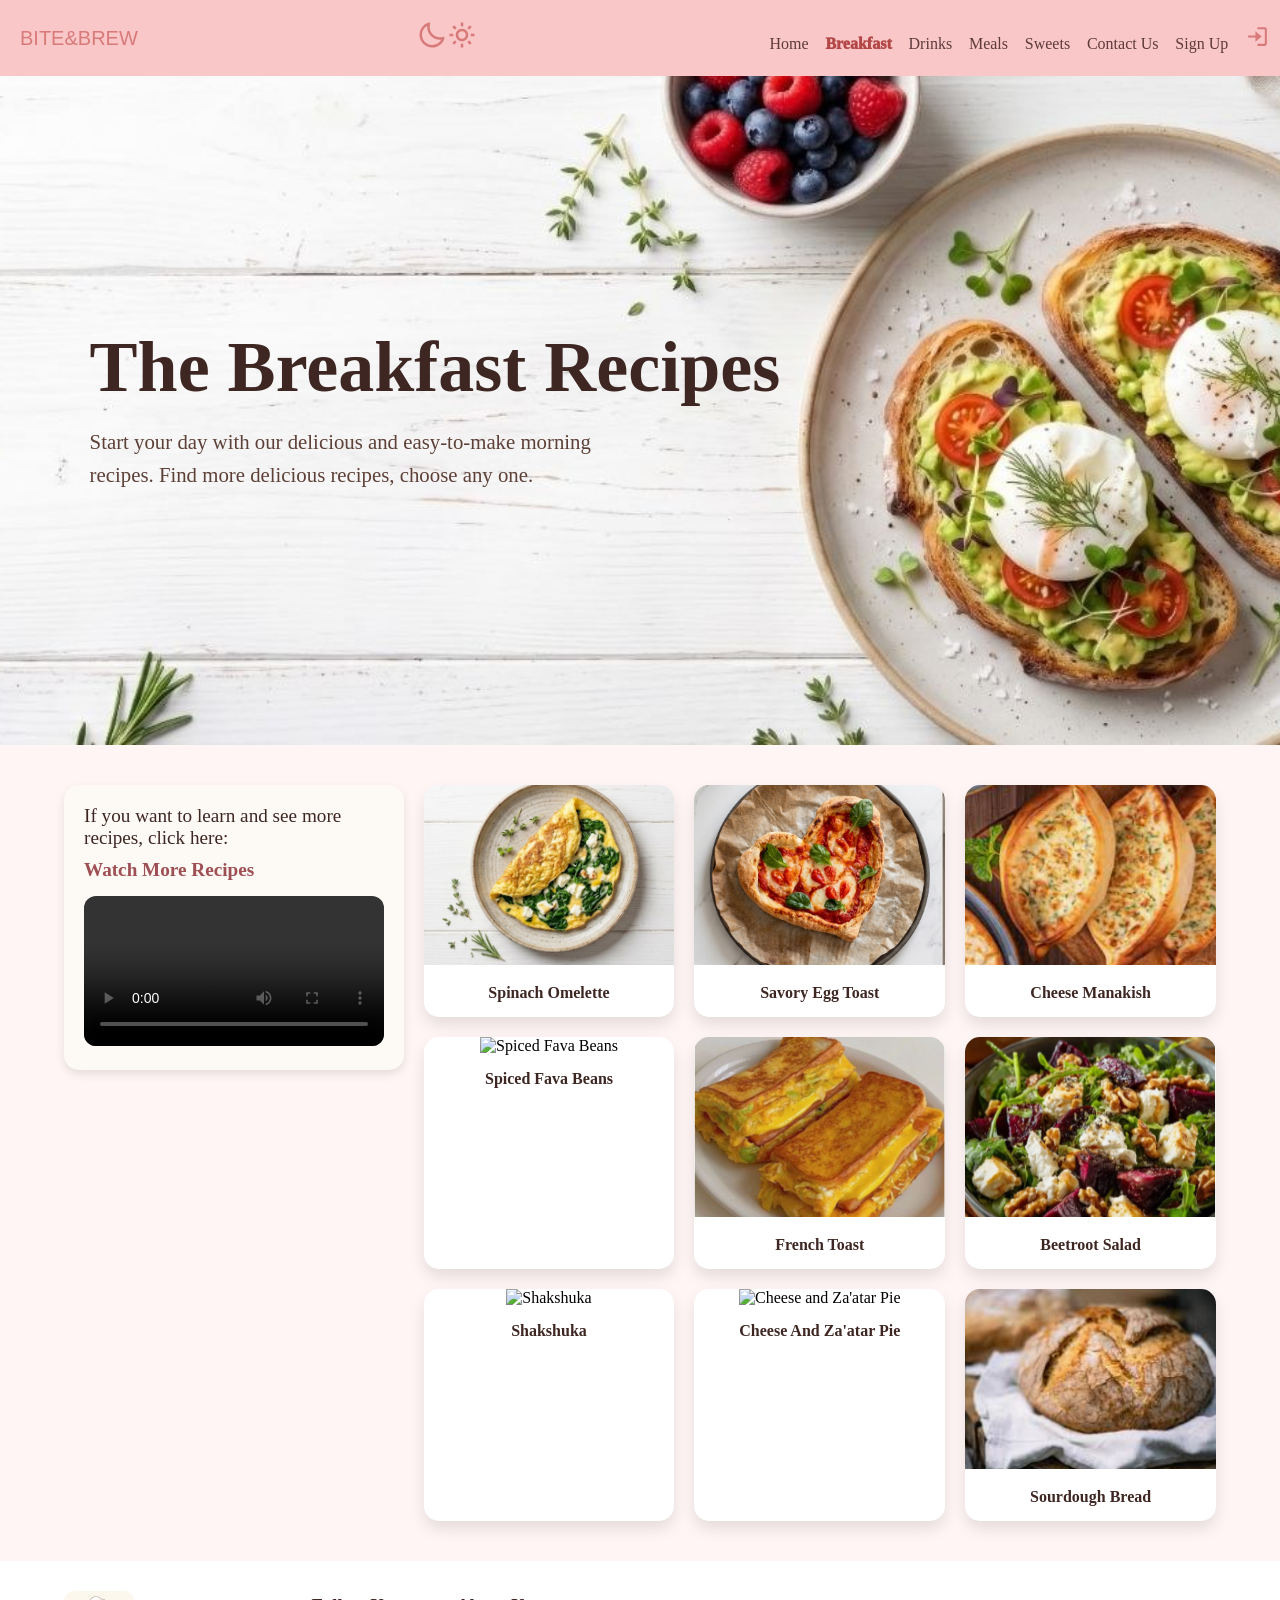
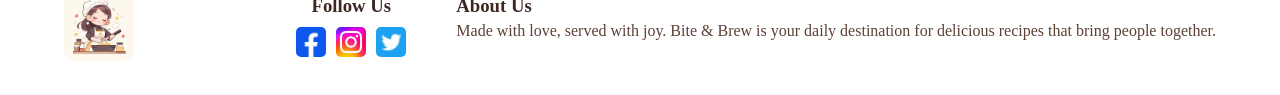
==== commit 437e27bd: "Update breakfast.html" ====
--- a/breakfast.html
+++ b/breakfast.html
@@ -29,7 +29,7 @@
             <a href="sweets.html">Sweets</a>
             <a href="contactus.html">Contact Us</a>
             <a href="SignUp.html">Sign Up</a>
-            <a href="index.html"><img src="login_final_icon.svg" style="width:35px;heigh:35px;"></a>
+            <a href="index.html"><img src="login_final_icon.svg" style="width:25px;heigh:25px;"></a>
         </nav>
     </header>
 
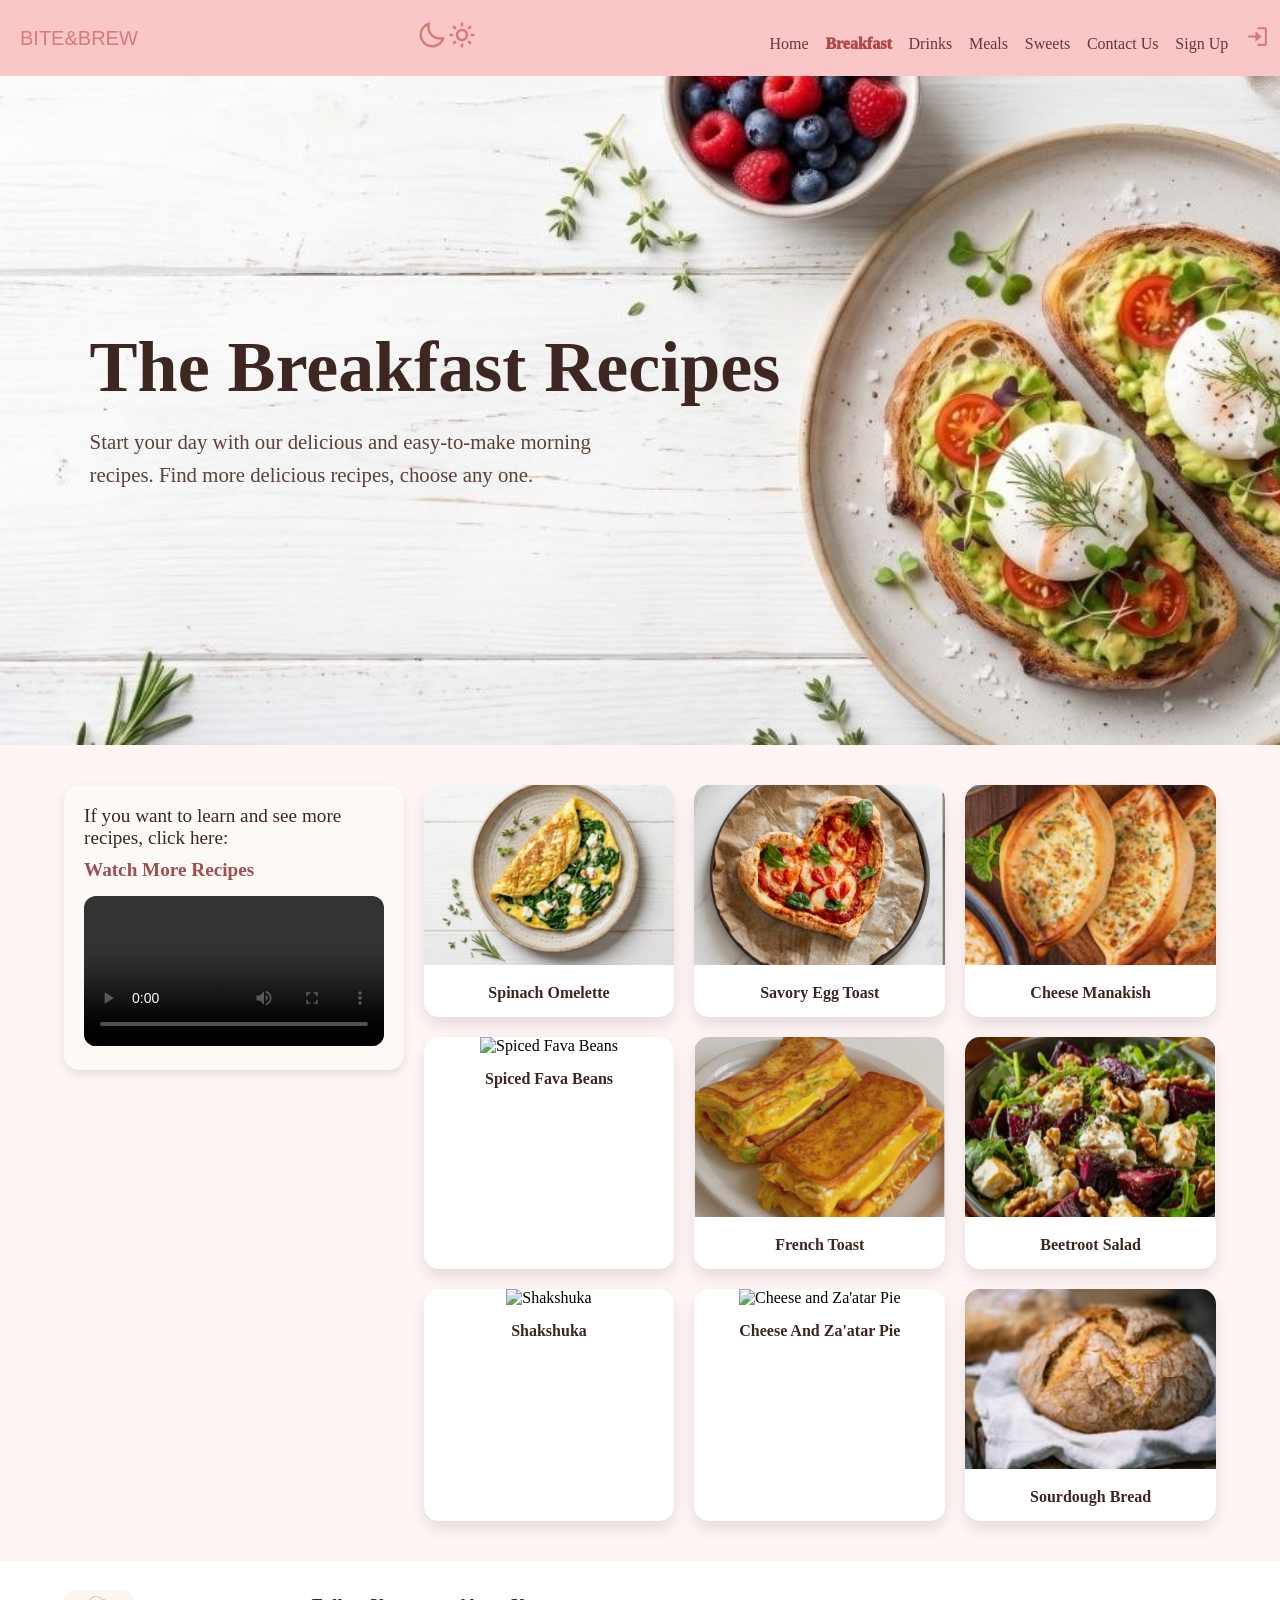
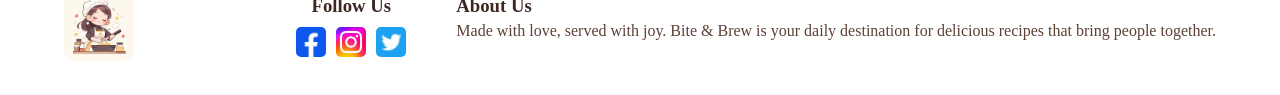
==== commit 1f4d5eae: "Update breakfast.html" ====
--- a/breakfast.html
+++ b/breakfast.html
@@ -29,7 +29,7 @@
             <a href="sweets.html">Sweets</a>
             <a href="contactus.html">Contact Us</a>
             <a href="SignUp.html">Sign Up</a>
-            <a href="index.html"><img src="login_final_icon.svg" style="width:25px;heigh:25px;"></a>
+            <a href="index.html"><img src="login_final_icon.svg" style="width:25px;height:25px;"></a>
         </nav>
     </header>
 
